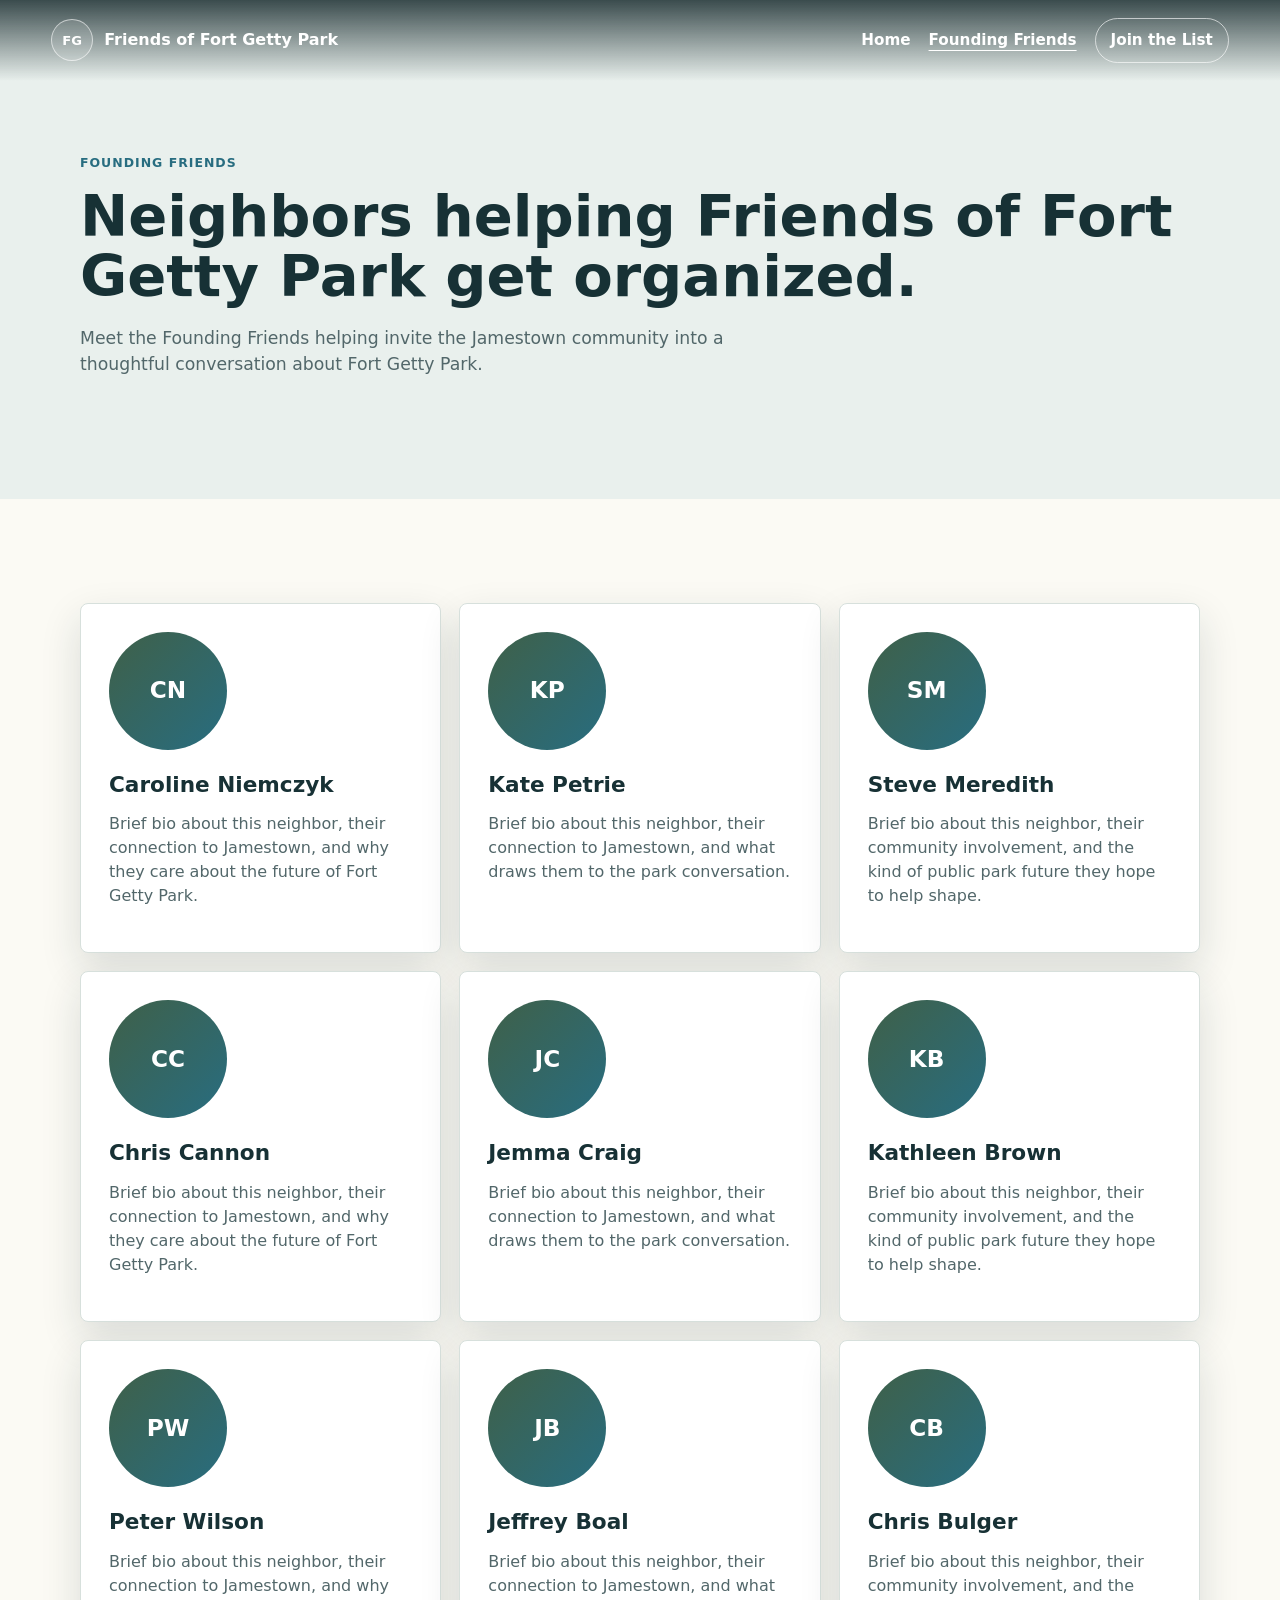
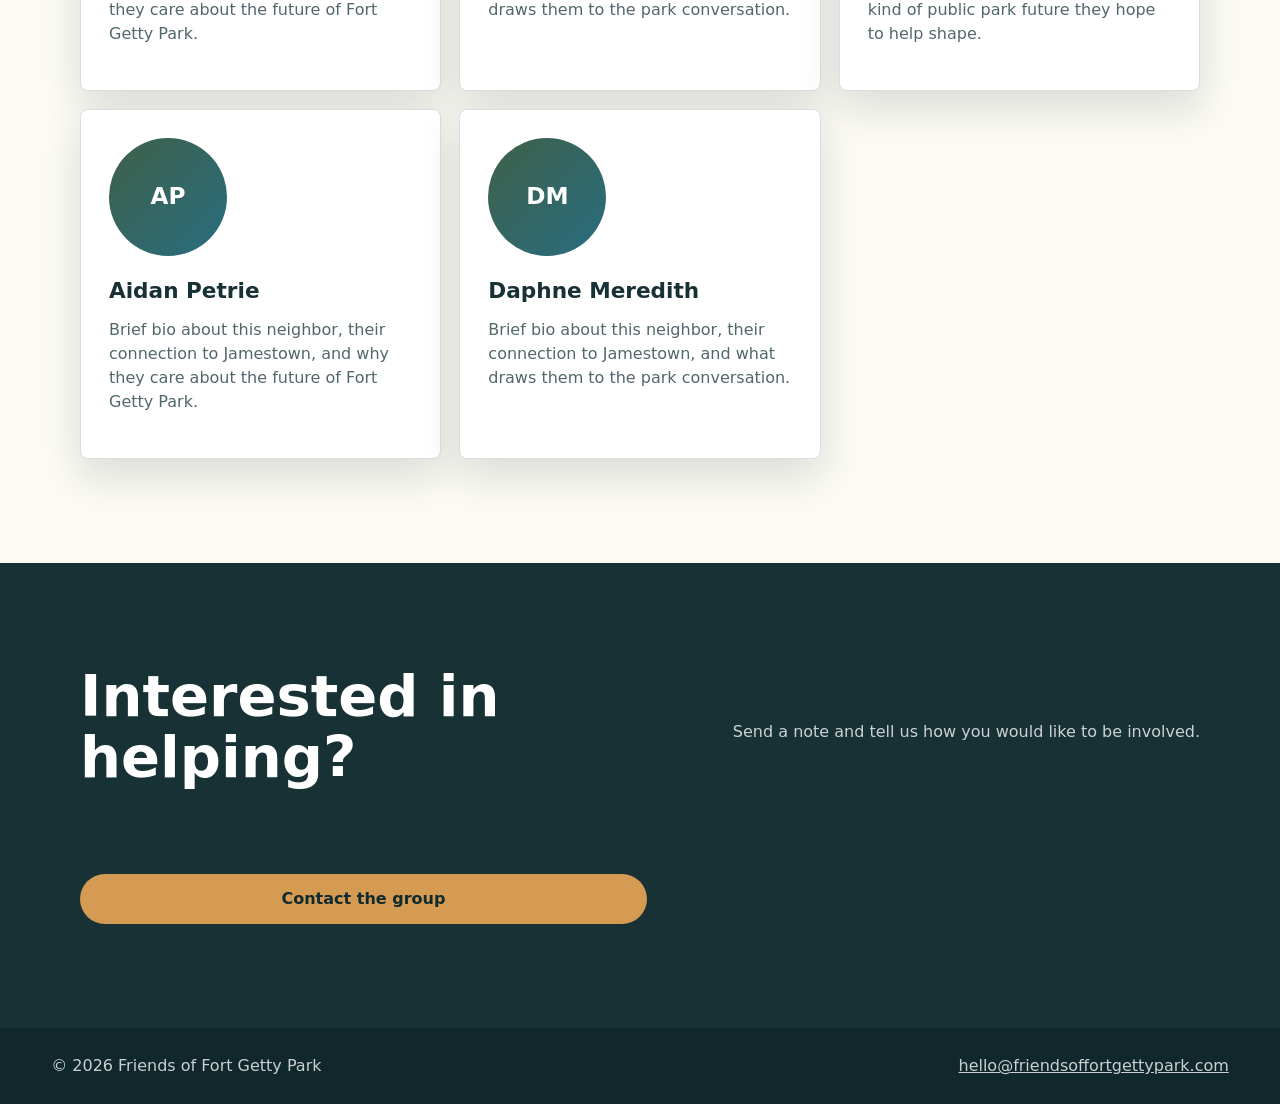
==== leadership.html @ a35c46c7 "Launch version 1 website" ====
<!doctype html>
<html lang="en">
  <head>
    <meta charset="utf-8">
    <meta name="viewport" content="width=device-width, initial-scale=1">
    <title>Founding Friends | Friends of Fort Getty Park</title>
    <meta name="description" content="Meet the Founding Friends helping organize Friends of Fort Getty Park.">
    <link rel="stylesheet" href="styles.css">
  </head>
  <body>
    <header class="site-header">
      <a class="brand" href="index.html" aria-label="Friends of Fort Getty Park home">
        <span class="brand-mark">FG</span>
        <span>Friends of Fort Getty Park</span>
      </a>
      <nav class="site-nav" aria-label="Primary navigation">
        <a href="index.html">Home</a>
        <a href="leadership.html" aria-current="page">Founding Friends</a>
        <a class="nav-action" href="index.html#signup">Join the List</a>
      </nav>
    </header>

    <main>
      <section class="page-hero">
        <div class="section-inner">
          <p class="eyebrow dark">Founding Friends</p>
          <h1>Neighbors helping Friends of Fort Getty Park get organized.</h1>
          <p class="body-copy">Meet the Founding Friends helping invite the Jamestown community into a thoughtful conversation about Fort Getty Park.</p>
        </div>
      </section>

      <section class="leaders-section" aria-label="Founding Friends">
        <div class="section-inner leader-grid">
          <article class="leader-card">
            <div class="headshot-placeholder">CN</div>
            <h2>Caroline Niemczyk</h2>
            <p>Brief bio about this neighbor, their connection to Jamestown, and why they care about the future of Fort Getty Park.</p>
          </article>
          <article class="leader-card">
            <div class="headshot-placeholder">KP</div>
            <h2>Kate Petrie</h2>
            <p>Brief bio about this neighbor, their connection to Jamestown, and what draws them to the park conversation.</p>
          </article>
          <article class="leader-card">
            <div class="headshot-placeholder">SM</div>
            <h2>Steve Meredith</h2>
            <p>Brief bio about this neighbor, their community involvement, and the kind of public park future they hope to help shape.</p>
          </article>
          <article class="leader-card">
            <div class="headshot-placeholder">CC</div>
            <h2>Chris Cannon</h2>
            <p>Brief bio about this neighbor, their connection to Jamestown, and why they care about the future of Fort Getty Park.</p>
          </article>
          <article class="leader-card">
            <div class="headshot-placeholder">JC</div>
            <h2>Jemma Craig</h2>
            <p>Brief bio about this neighbor, their connection to Jamestown, and what draws them to the park conversation.</p>
          </article>
          <article class="leader-card">
            <div class="headshot-placeholder">KB</div>
            <h2>Kathleen Brown</h2>
            <p>Brief bio about this neighbor, their community involvement, and the kind of public park future they hope to help shape.</p>
          </article>
          <article class="leader-card">
            <div class="headshot-placeholder">PW</div>
            <h2>Peter Wilson</h2>
            <p>Brief bio about this neighbor, their connection to Jamestown, and why they care about the future of Fort Getty Park.</p>
          </article>
          <article class="leader-card">
            <div class="headshot-placeholder">JB</div>
            <h2>Jeffrey Boal</h2>
            <p>Brief bio about this neighbor, their connection to Jamestown, and what draws them to the park conversation.</p>
          </article>
          <article class="leader-card">
            <div class="headshot-placeholder">CB</div>
            <h2>Chris Bulger</h2>
            <p>Brief bio about this neighbor, their community involvement, and the kind of public park future they hope to help shape.</p>
          </article>
          <article class="leader-card">
            <div class="headshot-placeholder">AP</div>
            <h2>Aidan Petrie</h2>
            <p>Brief bio about this neighbor, their connection to Jamestown, and why they care about the future of Fort Getty Park.</p>
          </article>
          <article class="leader-card">
            <div class="headshot-placeholder">DM</div>
            <h2>Daphne Meredith</h2>
            <p>Brief bio about this neighbor, their connection to Jamestown, and what draws them to the park conversation.</p>
          </article>
        </div>
      </section>

      <section class="contact-band">
        <div class="section-inner contact-layout">
          <h2>Interested in helping?</h2>
          <p>Send a note and tell us how you would like to be involved.</p>
          <a class="button primary" href="mailto:hello@friendsoffortgettypark.com">Contact the group</a>
        </div>
      </section>
    </main>

    <footer class="site-footer">
      <p>&copy; 2026 Friends of Fort Getty Park</p>
      <a href="mailto:hello@friendsoffortgettypark.com">hello@friendsoffortgettypark.com</a>
    </footer>
  </body>
</html>
---- styles.css ----
:root {
  --ink: #173135;
  --muted: #52676a;
  --line: #d7e0dc;
  --paper: #fbfaf4;
  --white: #ffffff;
  --sage: #7b927b;
  --moss: #3f6048;
  --water: #286d80;
  --sun: #d69b53;
  --shadow: 0 16px 40px rgba(20, 45, 48, 0.14);
}

* {
  box-sizing: border-box;
}

html {
  scroll-behavior: smooth;
}

body {
  margin: 0;
  font-family: Inter, ui-sans-serif, system-ui, -apple-system, BlinkMacSystemFont, "Segoe UI", sans-serif;
  color: var(--ink);
  background: var(--paper);
  line-height: 1.5;
}

a {
  color: inherit;
}

.site-header {
  position: fixed;
  z-index: 20;
  top: 0;
  left: 0;
  right: 0;
  display: flex;
  align-items: center;
  justify-content: space-between;
  gap: 24px;
  padding: 18px clamp(18px, 4vw, 56px);
  color: var(--white);
  background: linear-gradient(to bottom, rgba(9, 29, 32, 0.78), rgba(9, 29, 32, 0));
}

.brand,
.site-nav {
  display: flex;
  align-items: center;
}

.brand {
  gap: 11px;
  font-weight: 800;
  text-decoration: none;
}

.brand-mark {
  display: grid;
  place-items: center;
  width: 42px;
  height: 42px;
  border: 1px solid rgba(255, 255, 255, 0.58);
  border-radius: 50%;
  background: rgba(255, 255, 255, 0.12);
  font-size: 0.82rem;
}

.site-nav {
  gap: 18px;
  font-size: 0.95rem;
  font-weight: 700;
}

.site-nav a {
  text-decoration: none;
}

.site-nav a:hover,
.site-nav a[aria-current="page"] {
  text-decoration: underline;
  text-underline-offset: 5px;
}

.nav-action {
  padding: 10px 15px;
  border: 1px solid rgba(255, 255, 255, 0.62);
  border-radius: 999px;
}

.hero {
  position: relative;
  min-height: 92vh;
  display: grid;
  align-items: center;
  overflow: hidden;
  color: var(--white);
}

.comparison-hero,
.comparison-image,
.comparison-before {
  position: absolute;
  inset: 0;
}

.comparison-hero {
  --split: 82%;
  background: #203b40;
}

.comparison-image {
  width: 100%;
  height: 100%;
  object-fit: contain;
}

.future-image {
  filter: brightness(1.28) saturate(1.16) contrast(1.02);
}

.current-image {
  filter: brightness(1.12) saturate(1.05);
}

.comparison-before {
  width: var(--split);
  overflow: hidden;
}

.comparison-before .comparison-image {
  width: calc(100vw);
  max-width: none;
}

.comparison-divider {
  position: absolute;
  z-index: 7;
  top: 0;
  bottom: 0;
  left: var(--split);
  width: 3px;
  transform: translateX(-50%);
  background: rgba(255, 255, 255, 0.86);
  box-shadow: 0 0 0 1px rgba(16, 39, 43, 0.18);
}

.comparison-divider::after {
  content: "";
  position: absolute;
  top: 50%;
  left: 50%;
  width: 54px;
  height: 54px;
  transform: translate(-50%, -50%);
  border: 2px solid rgba(255, 255, 255, 0.88);
  border-radius: 50%;
  background:
    linear-gradient(45deg, transparent 48%, #14343a 48%, #14343a 55%, transparent 55%) 14px 18px / 12px 12px no-repeat,
    linear-gradient(225deg, transparent 48%, #14343a 48%, #14343a 55%, transparent 55%) 28px 18px / 12px 12px no-repeat,
    rgba(240, 199, 130, 0.94);
  box-shadow: var(--shadow);
}

.comparison-range {
  position: absolute;
  z-index: 8;
  inset: 0;
  width: 100%;
  height: 100%;
  margin: 0;
  opacity: 0;
  cursor: ew-resize;
}

.comparison-label {
  position: absolute;
  z-index: 7;
  top: 126px;
  left: var(--split);
  padding: 9px 13px;
  border: 1px solid rgba(255, 255, 255, 0.66);
  border-radius: 999px;
  color: var(--white);
  background: rgba(8, 28, 32, 0.62);
  font-size: 0.78rem;
  font-weight: 850;
  text-transform: uppercase;
  letter-spacing: 0.08em;
  backdrop-filter: blur(8px);
  pointer-events: none;
  white-space: nowrap;
}

.comparison-label.current {
  transform: translateX(calc(-100% - 16px));
}

.comparison-label.future {
  transform: translateX(16px);
}

.hero-shade {
  position: absolute;
  inset: 0;
  z-index: 5;
  pointer-events: none;
  background:
    linear-gradient(90deg, rgba(6, 30, 34, 0.3) 0%, rgba(6, 30, 34, 0.12) 42%, rgba(6, 30, 34, 0) 100%),
    linear-gradient(0deg, rgba(6, 30, 34, 0.24) 0%, rgba(6, 30, 34, 0.02) 58%, rgba(6, 30, 34, 0.08) 100%);
}

.hero-content {
  position: relative;
  z-index: 9;
  width: min(720px, calc(100% - 36px));
  margin: clamp(6px, 3vw, 48px) 0 0 clamp(18px, 7vw, 90px);
  pointer-events: none;
  text-shadow: 0 2px 18px rgba(4, 20, 23, 0.48);
}

.hero-content a {
  pointer-events: auto;
}

.eyebrow {
  margin: 0 0 14px;
  font-size: 0.78rem;
  font-weight: 850;
  letter-spacing: 0.08em;
  text-transform: uppercase;
  color: #f0c782;
}

.eyebrow.dark {
  color: var(--water);
}

h1,
h2,
h3,
p {
  overflow-wrap: anywhere;
}

h1,
h2,
h3 {
  margin: 0;
  line-height: 1.05;
}

.hero h1 {
  max-width: 600px;
  font-size: clamp(2.25rem, 4.9vw, 4.35rem);
}

.hero-copy {
  max-width: 620px;
  margin: 18px 0 0;
  font-size: clamp(1rem, 1.55vw, 1.18rem);
  color: rgba(255, 255, 255, 0.9);
}

.hero-actions {
  display: flex;
  flex-wrap: wrap;
  gap: 14px;
  margin-top: 30px;
}

.button {
  display: inline-flex;
  align-items: center;
  justify-content: center;
  min-height: 48px;
  padding: 13px 19px;
  border: 0;
  border-radius: 999px;
  font: inherit;
  font-weight: 800;
  text-decoration: none;
  cursor: pointer;
}

.button.primary {
  color: #102a2e;
  background: var(--sun);
}

.button.secondary {
  color: var(--white);
  background: rgba(255, 255, 255, 0.16);
  border: 1px solid rgba(255, 255, 255, 0.5);
}

.section-inner {
  width: min(1120px, calc(100% - 36px));
  margin: 0 auto;
}

.intro-section,
.leaders-section,
.signup-section,
.focus-section,
.page-hero,
.contact-band {
  padding: clamp(58px, 9vw, 104px) 0;
}

.two-column,
.signup-layout,
.contact-layout {
  display: grid;
  grid-template-columns: minmax(0, 0.9fr) minmax(0, 1.1fr);
  gap: clamp(28px, 7vw, 86px);
  align-items: start;
}

.intro-section h2,
.signup-section h2,
.page-hero h1,
.contact-band h2 {
  font-size: clamp(2rem, 4.5vw, 4.3rem);
}

.body-copy {
  color: var(--muted);
  font-size: 1.08rem;
}

.focus-section {
  background: #eef3ee;
}

.focus-grid,
.leader-grid {
  display: grid;
  grid-template-columns: repeat(3, minmax(0, 1fr));
  gap: 18px;
}

.focus-grid article,
.leader-card,
.signup-form {
  border: 1px solid var(--line);
  border-radius: 8px;
  background: var(--white);
  box-shadow: var(--shadow);
}

.focus-grid article {
  min-height: 220px;
  padding: 28px;
}

.focus-grid h3,
.leader-card h2 {
  font-size: 1.35rem;
}

.focus-grid p,
.leader-card p,
.form-note {
  color: var(--muted);
}

.signup-section {
  background: var(--paper);
}

.signup-form {
  display: grid;
  gap: 18px;
  padding: clamp(22px, 4vw, 34px);
}

.signup-form label {
  display: grid;
  gap: 8px;
  font-weight: 750;
}

.signup-form em {
  color: var(--muted);
  font-style: normal;
  font-weight: 500;
}

.signup-form input,
.signup-form textarea {
  width: 100%;
  border: 1px solid #bac9c5;
  border-radius: 8px;
  padding: 13px 14px;
  font: inherit;
  color: var(--ink);
  background: #fbfdfb;
}

.signup-form textarea {
  resize: vertical;
}

.checkbox-field {
  grid-template-columns: 22px 1fr;
  align-items: center;
  gap: 10px;
}

.signup-form .checkbox-field input {
  width: 18px;
  height: 18px;
  margin: 0;
  accent-color: var(--water);
}

.example-note,
.form-note {
  margin: 0;
  font-size: 0.93rem;
}

.example-note {
  margin-top: -12px;
  color: var(--water);
  font-weight: 700;
}

.page-hero {
  padding-top: 154px;
  background: #e9f0ed;
}

.page-hero .body-copy {
  max-width: 720px;
  margin-top: 18px;
}

.leader-card {
  padding: 28px;
}

.headshot-placeholder {
  display: grid;
  place-items: center;
  width: 118px;
  height: 118px;
  margin-bottom: 24px;
  border-radius: 50%;
  color: var(--white);
  background: linear-gradient(135deg, var(--moss), var(--water));
  font-size: 1.45rem;
  font-weight: 850;
}

.leader-card img {
  width: 118px;
  height: 118px;
  margin-bottom: 24px;
  border-radius: 50%;
  object-fit: cover;
}

.contact-band {
  background: var(--ink);
  color: var(--white);
}

.contact-layout {
  grid-template-columns: 1fr auto;
  align-items: center;
}

.contact-layout p {
  margin: 8px 0 0;
  color: rgba(255, 255, 255, 0.78);
}

.site-footer {
  display: flex;
  justify-content: space-between;
  gap: 20px;
  padding: 26px clamp(18px, 4vw, 56px);
  color: rgba(255, 255, 255, 0.78);
  background: #10272b;
}

.site-footer p {
  margin: 0;
}

@media (max-width: 820px) {
  .site-header {
    position: absolute;
    align-items: flex-start;
    flex-direction: column;
    gap: 14px;
  }

  .site-nav {
    width: 100%;
    justify-content: space-between;
    gap: 10px;
    font-size: 0.86rem;
  }

  .nav-action {
    padding: 8px 10px;
  }

  .hero {
    min-height: 760px;
  }

  .comparison-image {
    object-position: center;
  }

  .comparison-label {
    top: 148px;
    font-size: 0.68rem;
  }

  .hero-content {
    margin: 96px auto 0;
  }

  .hero h1 {
    font-size: clamp(2.25rem, 10vw, 3.35rem);
  }

  .two-column,
  .signup-layout,
  .contact-layout,
  .focus-grid,
  .leader-grid {
    grid-template-columns: 1fr;
  }

  .contact-layout {
    justify-items: start;
  }

  .site-footer {
    flex-direction: column;
  }
}

@media (max-width: 520px) {
  .brand {
    align-items: flex-start;
  }

  .brand span:last-child {
    max-width: 220px;
  }

  .site-nav {
    flex-wrap: wrap;
    justify-content: flex-start;
  }

  .button {
    width: 100%;
  }

  .comparison-label {
    top: 184px;
    max-width: 136px;
    overflow: hidden;
    text-overflow: ellipsis;
  }
}
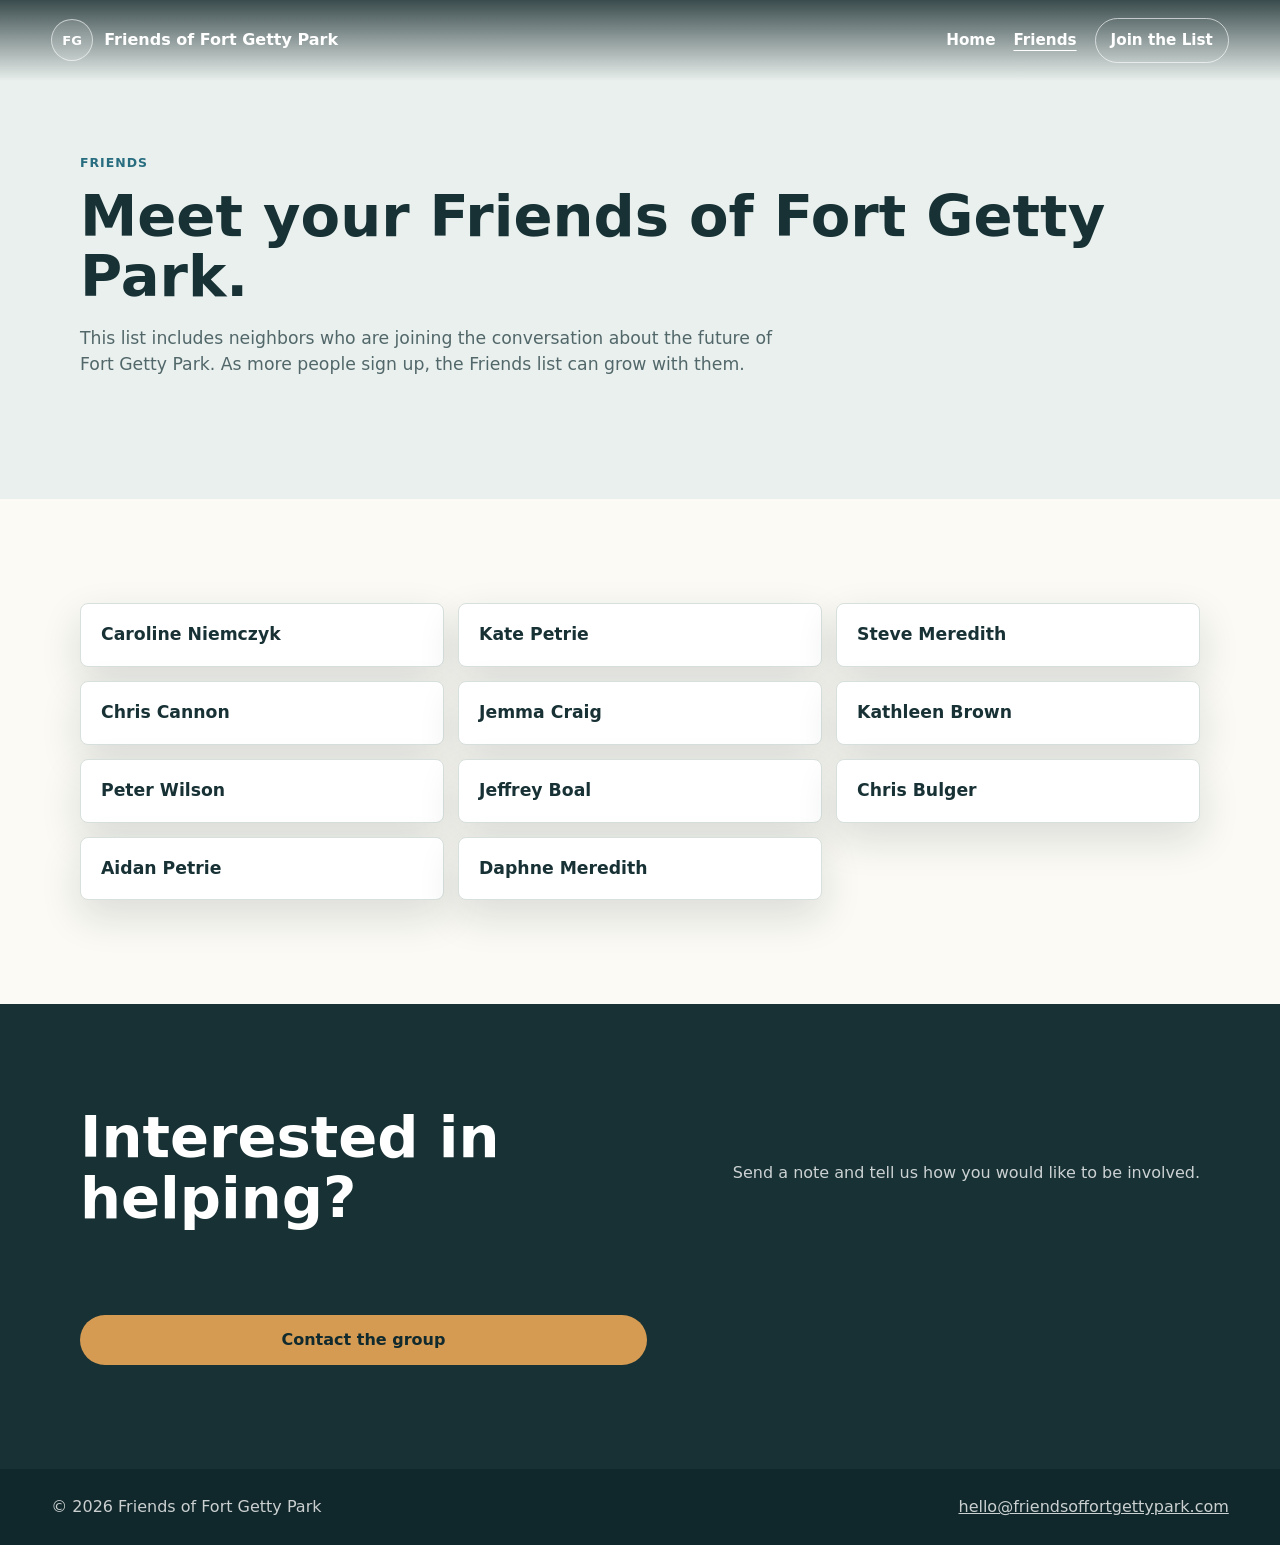
==== commit e784b2c4: "Update Friends page and signup form" ====
--- a/leadership.html
+++ b/leadership.html
@@ -3,8 +3,8 @@
   <head>
     <meta charset="utf-8">
     <meta name="viewport" content="width=device-width, initial-scale=1">
-    <title>Founding Friends | Friends of Fort Getty Park</title>
-    <meta name="description" content="Meet the Founding Friends helping organize Friends of Fort Getty Park.">
+    <title>Friends | Friends of Fort Getty Park</title>
+    <meta name="description" content="Meet the neighbors joining the Friends of Fort Getty Park conversation.">
     <link rel="stylesheet" href="styles.css">
   </head>
   <body>
@@ -15,7 +15,7 @@
       </a>
       <nav class="site-nav" aria-label="Primary navigation">
         <a href="index.html">Home</a>
-        <a href="leadership.html" aria-current="page">Founding Friends</a>
+        <a href="leadership.html" aria-current="page">Friends</a>
         <a class="nav-action" href="index.html#signup">Join the List</a>
       </nav>
     </header>
@@ -23,70 +23,26 @@
     <main>
       <section class="page-hero">
         <div class="section-inner">
-          <p class="eyebrow dark">Founding Friends</p>
-          <h1>Neighbors helping Friends of Fort Getty Park get organized.</h1>
-          <p class="body-copy">Meet the Founding Friends helping invite the Jamestown community into a thoughtful conversation about Fort Getty Park.</p>
+          <p class="eyebrow dark">Friends</p>
+          <h1>Meet your Friends of Fort Getty Park.</h1>
+          <p class="body-copy">This list includes neighbors who are joining the conversation about the future of Fort Getty Park. As more people sign up, the Friends list can grow with them.</p>
         </div>
       </section>
 
-      <section class="leaders-section" aria-label="Founding Friends">
-        <div class="section-inner leader-grid">
-          <article class="leader-card">
-            <div class="headshot-placeholder">CN</div>
-            <h2>Caroline Niemczyk</h2>
-            <p>Brief bio about this neighbor, their connection to Jamestown, and why they care about the future of Fort Getty Park.</p>
-          </article>
-          <article class="leader-card">
-            <div class="headshot-placeholder">KP</div>
-            <h2>Kate Petrie</h2>
-            <p>Brief bio about this neighbor, their connection to Jamestown, and what draws them to the park conversation.</p>
-          </article>
-          <article class="leader-card">
-            <div class="headshot-placeholder">SM</div>
-            <h2>Steve Meredith</h2>
-            <p>Brief bio about this neighbor, their community involvement, and the kind of public park future they hope to help shape.</p>
-          </article>
-          <article class="leader-card">
-            <div class="headshot-placeholder">CC</div>
-            <h2>Chris Cannon</h2>
-            <p>Brief bio about this neighbor, their connection to Jamestown, and why they care about the future of Fort Getty Park.</p>
-          </article>
-          <article class="leader-card">
-            <div class="headshot-placeholder">JC</div>
-            <h2>Jemma Craig</h2>
-            <p>Brief bio about this neighbor, their connection to Jamestown, and what draws them to the park conversation.</p>
-          </article>
-          <article class="leader-card">
-            <div class="headshot-placeholder">KB</div>
-            <h2>Kathleen Brown</h2>
-            <p>Brief bio about this neighbor, their community involvement, and the kind of public park future they hope to help shape.</p>
-          </article>
-          <article class="leader-card">
-            <div class="headshot-placeholder">PW</div>
-            <h2>Peter Wilson</h2>
-            <p>Brief bio about this neighbor, their connection to Jamestown, and why they care about the future of Fort Getty Park.</p>
-          </article>
-          <article class="leader-card">
-            <div class="headshot-placeholder">JB</div>
-            <h2>Jeffrey Boal</h2>
-            <p>Brief bio about this neighbor, their connection to Jamestown, and what draws them to the park conversation.</p>
-          </article>
-          <article class="leader-card">
-            <div class="headshot-placeholder">CB</div>
-            <h2>Chris Bulger</h2>
-            <p>Brief bio about this neighbor, their community involvement, and the kind of public park future they hope to help shape.</p>
-          </article>
-          <article class="leader-card">
-            <div class="headshot-placeholder">AP</div>
-            <h2>Aidan Petrie</h2>
-            <p>Brief bio about this neighbor, their connection to Jamestown, and why they care about the future of Fort Getty Park.</p>
-          </article>
-          <article class="leader-card">
-            <div class="headshot-placeholder">DM</div>
-            <h2>Daphne Meredith</h2>
-            <p>Brief bio about this neighbor, their connection to Jamestown, and what draws them to the park conversation.</p>
-          </article>
-        </div>
+      <section class="leaders-section" aria-label="Friends">
+        <ul class="section-inner friend-list">
+          <li>Caroline Niemczyk</li>
+          <li>Kate Petrie</li>
+          <li>Steve Meredith</li>
+          <li>Chris Cannon</li>
+          <li>Jemma Craig</li>
+          <li>Kathleen Brown</li>
+          <li>Peter Wilson</li>
+          <li>Jeffrey Boal</li>
+          <li>Chris Bulger</li>
+          <li>Aidan Petrie</li>
+          <li>Daphne Meredith</li>
+        </ul>
       </section>
 
       <section class="contact-band">
--- a/styles.css
+++ b/styles.css
@@ -108,7 +108,7 @@
 }
 
 .comparison-hero {
-  --split: 82%;
+  --split: 50%;
   background: #203b40;
 }
 
@@ -343,8 +343,17 @@
   gap: 18px;
 }
 
+.friend-list {
+  display: grid;
+  grid-template-columns: repeat(3, minmax(0, 1fr));
+  gap: 14px;
+  padding-left: 0;
+  list-style: none;
+}
+
 .focus-grid article,
 .leader-card,
+.friend-list li,
 .signup-form {
   border: 1px solid var(--line);
   border-radius: 8px;
@@ -364,7 +373,8 @@
 
 .focus-grid p,
 .leader-card p,
-.form-note {
+.form-note,
+.form-status {
   color: var(--muted);
 }
 
@@ -419,9 +429,19 @@
 }
 
 .example-note,
-.form-note {
+.form-note,
+.form-status {
   margin: 0;
   font-size: 0.93rem;
+}
+
+.form-status:empty {
+  display: none;
+}
+
+.form-status {
+  color: var(--moss);
+  font-weight: 750;
 }
 
 .example-note {
@@ -442,6 +462,13 @@
 
 .leader-card {
   padding: 28px;
+}
+
+.friend-list li {
+  padding: 18px 20px;
+  color: var(--ink);
+  font-size: 1.08rem;
+  font-weight: 800;
 }
 
 .headshot-placeholder {
@@ -537,7 +564,8 @@
   .signup-layout,
   .contact-layout,
   .focus-grid,
-  .leader-grid {
+  .leader-grid,
+  .friend-list {
     grid-template-columns: 1fr;
   }
 
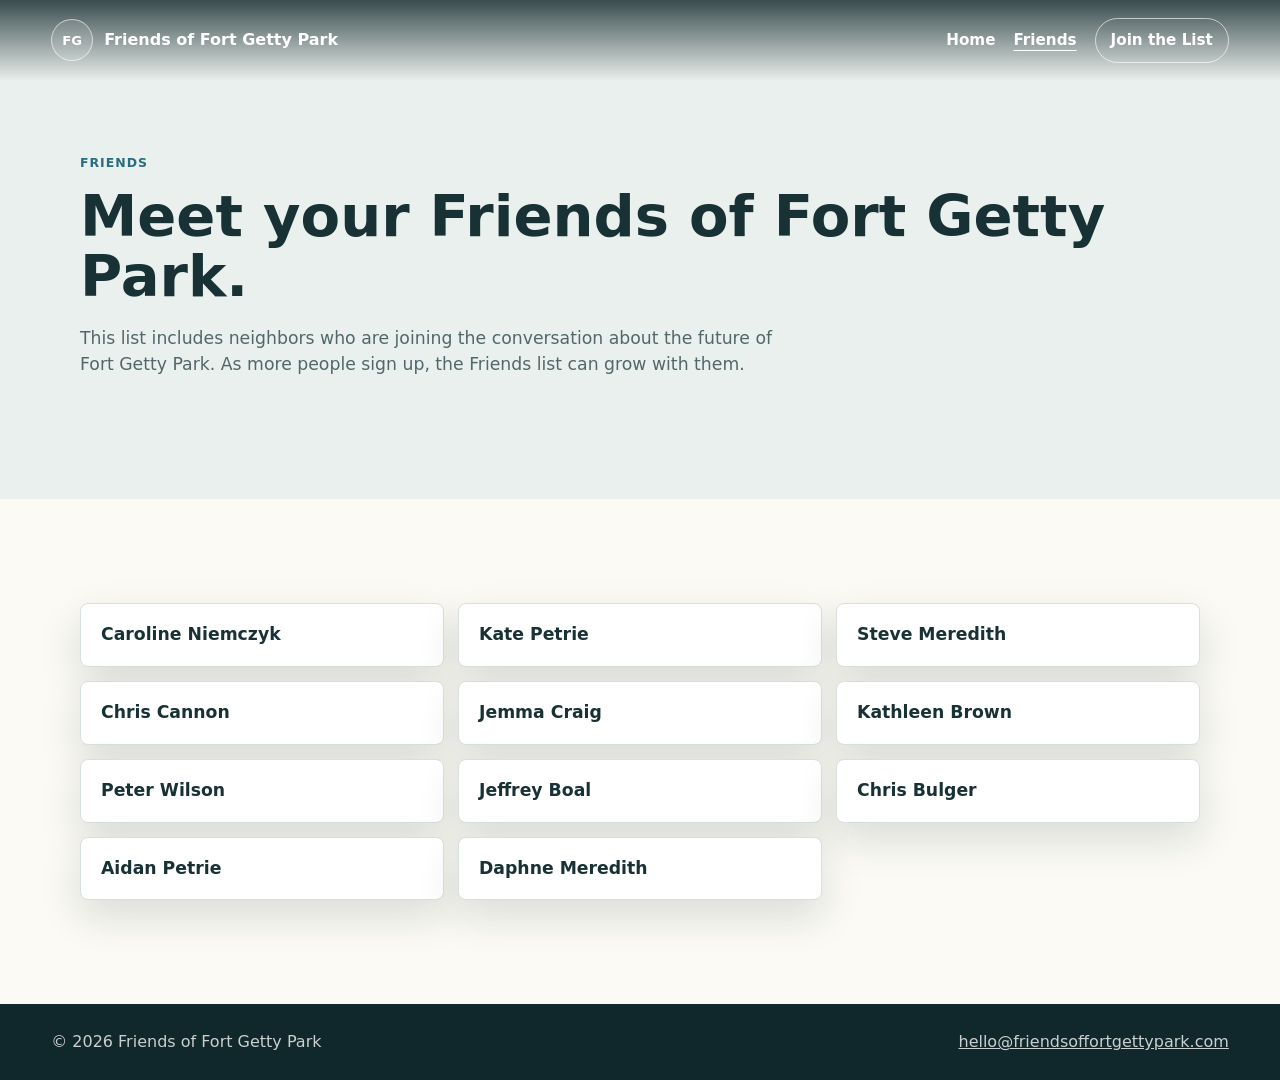
==== commit a65816ca: "Add public name permission to signup form" ====
--- a/leadership.html
+++ b/leadership.html
@@ -44,14 +44,6 @@
           <li>Daphne Meredith</li>
         </ul>
       </section>
-
-      <section class="contact-band">
-        <div class="section-inner contact-layout">
-          <h2>Interested in helping?</h2>
-          <p>Send a note and tell us how you would like to be involved.</p>
-          <a class="button primary" href="mailto:hello@friendsoffortgettypark.com">Contact the group</a>
-        </div>
-      </section>
     </main>
 
     <footer class="site-footer">
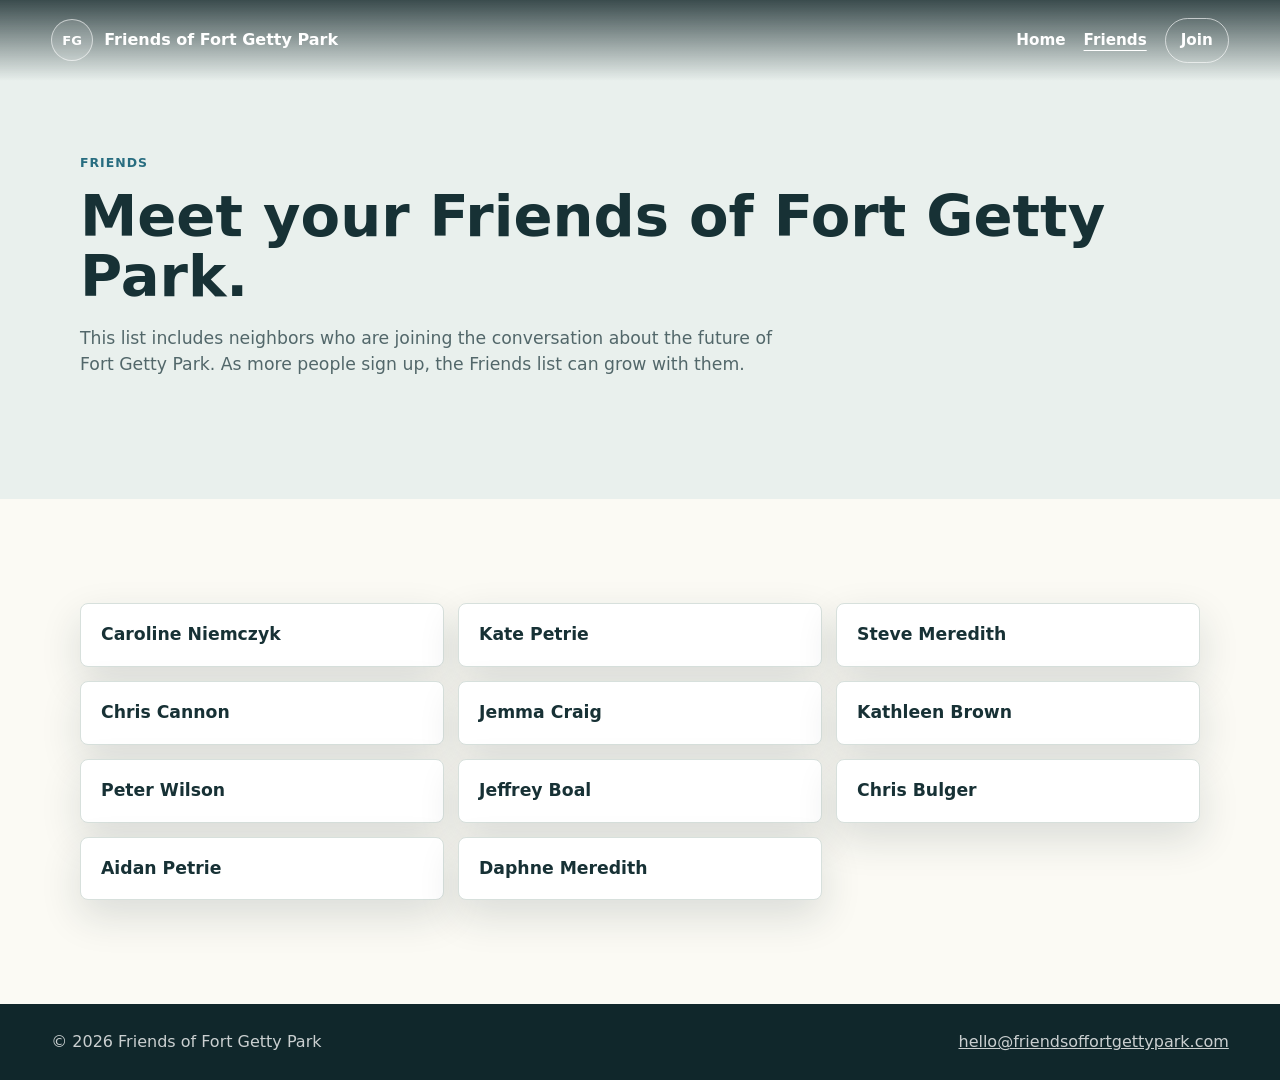
==== commit f15dd020: "Update homepage copy and hero actions" ====
--- a/leadership.html
+++ b/leadership.html
@@ -16,7 +16,7 @@
       <nav class="site-nav" aria-label="Primary navigation">
         <a href="index.html">Home</a>
         <a href="leadership.html" aria-current="page">Friends</a>
-        <a class="nav-action" href="index.html#signup">Join the List</a>
+        <a class="nav-action" href="index.html#signup">Join</a>
       </nav>
     </header>
 
--- a/styles.css
+++ b/styles.css
@@ -226,6 +226,13 @@
   pointer-events: auto;
 }
 
+.hero-press-action {
+  position: absolute;
+  z-index: 9;
+  right: clamp(22px, 7vw, 94px);
+  bottom: clamp(72px, 12vh, 136px);
+}
+
 .eyebrow {
   margin: 0 0 14px;
   font-size: 0.78rem;
@@ -305,6 +312,7 @@
 .intro-section,
 .leaders-section,
 .signup-section,
+.press-section,
 .focus-section,
 .page-hero,
 .contact-band {
@@ -322,6 +330,7 @@
 
 .intro-section h2,
 .signup-section h2,
+.press-section h2,
 .page-hero h1,
 .contact-band h2 {
   font-size: clamp(2rem, 4.5vw, 4.3rem);
@@ -380,6 +389,10 @@
 
 .signup-section {
   background: var(--paper);
+}
+
+.press-section {
+  background: #eef3ee;
 }
 
 .signup-form {
@@ -556,6 +569,15 @@
     margin: 96px auto 0;
   }
 
+  .hero-press-action {
+    position: relative;
+    right: auto;
+    bottom: auto;
+    z-index: 9;
+    width: min(720px, calc(100% - 36px));
+    margin: 18px auto 0;
+  }
+
   .hero h1 {
     font-size: clamp(2.25rem, 10vw, 3.35rem);
   }
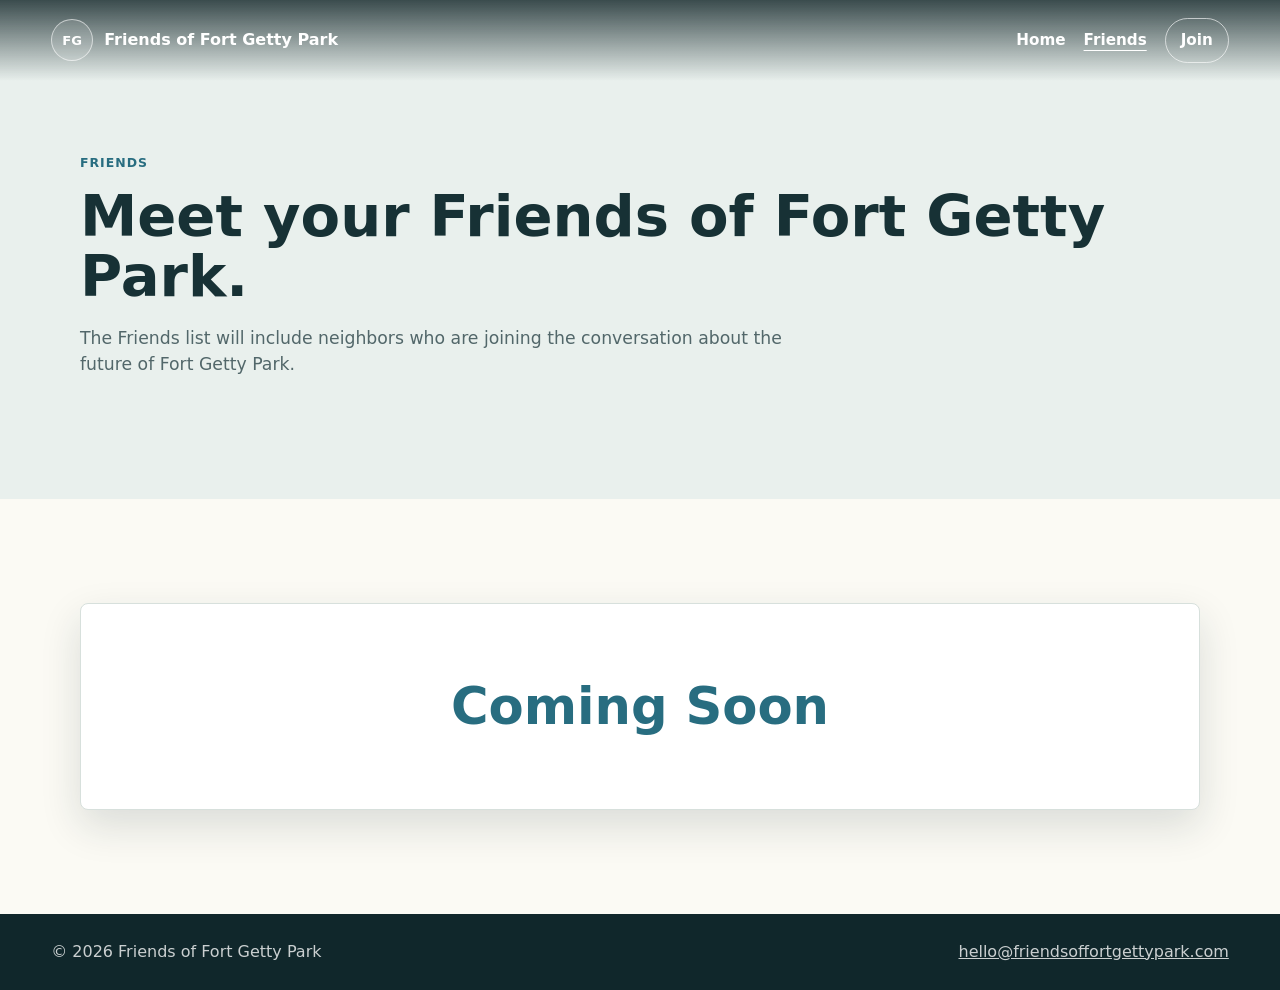
==== commit 0b3d9100: "Refine mobile hero and Friends page" ====
--- a/leadership.html
+++ b/leadership.html
@@ -25,24 +25,14 @@
         <div class="section-inner">
           <p class="eyebrow dark">Friends</p>
           <h1>Meet your Friends of Fort Getty Park.</h1>
-          <p class="body-copy">This list includes neighbors who are joining the conversation about the future of Fort Getty Park. As more people sign up, the Friends list can grow with them.</p>
+          <p class="body-copy">The Friends list will include neighbors who are joining the conversation about the future of Fort Getty Park.</p>
         </div>
       </section>
 
       <section class="leaders-section" aria-label="Friends">
-        <ul class="section-inner friend-list">
-          <li>Caroline Niemczyk</li>
-          <li>Kate Petrie</li>
-          <li>Steve Meredith</li>
-          <li>Chris Cannon</li>
-          <li>Jemma Craig</li>
-          <li>Kathleen Brown</li>
-          <li>Peter Wilson</li>
-          <li>Jeffrey Boal</li>
-          <li>Chris Bulger</li>
-          <li>Aidan Petrie</li>
-          <li>Daphne Meredith</li>
-        </ul>
+        <div class="section-inner coming-soon">
+          <p>Coming Soon</p>
+        </div>
       </section>
     </main>
 
--- a/styles.css
+++ b/styles.css
@@ -127,8 +127,10 @@
 }
 
 .comparison-before {
+  z-index: 2;
   width: var(--split);
   overflow: hidden;
+  background: #203b40;
 }
 
 .comparison-before .comparison-image {
@@ -203,6 +205,27 @@
   transform: translateX(16px);
 }
 
+.future-note {
+  position: absolute;
+  z-index: 1;
+  top: clamp(180px, 24vh, 260px);
+  right: clamp(22px, 6vw, 82px);
+  width: min(330px, 32vw);
+  margin: 0;
+  padding: 14px 16px;
+  border: 1px solid rgba(255, 255, 255, 0.58);
+  border-radius: 8px;
+  color: rgba(255, 255, 255, 0.94);
+  background: rgba(8, 28, 32, 0.56);
+  box-shadow: 0 14px 34px rgba(9, 29, 32, 0.18);
+  font-size: clamp(0.82rem, 1.05vw, 0.98rem);
+  font-weight: 750;
+  line-height: 1.35;
+  pointer-events: none;
+  text-shadow: 0 1px 10px rgba(4, 20, 23, 0.36);
+  backdrop-filter: blur(8px);
+}
+
 .hero-shade {
   position: absolute;
   inset: 0;
@@ -336,9 +359,49 @@
   font-size: clamp(2rem, 4.5vw, 4.3rem);
 }
 
+.intro-section h2 {
+  max-width: 560px;
+  font-size: clamp(1.55rem, 2.35vw, 2.25rem);
+  line-height: 1.22;
+}
+
+.headline-emphasis {
+  font-weight: 900;
+}
+
+.headline-emphasis.public {
+  color: var(--water);
+}
+
+.headline-emphasis.private {
+  color: var(--moss);
+}
+
+.headline-line {
+  display: block;
+  margin-top: 10px;
+}
+
 .body-copy {
   color: var(--muted);
   font-size: 1.08rem;
+}
+
+.intro-section .body-copy {
+  color: #41585c;
+  max-width: 620px;
+  padding-top: 42px;
+  font-size: clamp(1.02rem, 1.18vw, 1.12rem);
+  font-weight: 500;
+  line-height: 1.62;
+}
+
+.intro-section .body-copy p {
+  margin: 0;
+}
+
+.intro-section .body-copy p + p {
+  margin-top: 18px;
 }
 
 .focus-section {
@@ -482,6 +545,22 @@
   color: var(--ink);
   font-size: 1.08rem;
   font-weight: 800;
+}
+
+.coming-soon {
+  padding: clamp(34px, 7vw, 64px);
+  border: 1px solid var(--line);
+  border-radius: 8px;
+  background: var(--white);
+  box-shadow: var(--shadow);
+  text-align: center;
+}
+
+.coming-soon p {
+  margin: 0;
+  color: var(--water);
+  font-size: clamp(1.8rem, 4vw, 3.2rem);
+  font-weight: 900;
 }
 
 .headshot-placeholder {
@@ -536,14 +615,16 @@
 @media (max-width: 820px) {
   .site-header {
     position: absolute;
-    align-items: flex-start;
-    flex-direction: column;
-    gap: 14px;
+    justify-content: flex-end;
+    padding-top: 14px;
+  }
+
+  .brand {
+    display: none;
   }
 
   .site-nav {
-    width: 100%;
-    justify-content: space-between;
+    justify-content: flex-end;
     gap: 10px;
     font-size: 0.86rem;
   }
@@ -561,21 +642,61 @@
   }
 
   .comparison-label {
-    top: 148px;
+    top: 224px;
     font-size: 0.68rem;
   }
 
+  .comparison-divider {
+    z-index: 6;
+    top: 204px;
+    bottom: 184px;
+  }
+
+  .future-note {
+    display: none;
+  }
+
   .hero-content {
-    margin: 96px auto 0;
+    display: grid;
+    align-content: start;
+    min-height: calc(760px - 192px);
+    margin: 34px auto 0;
+  }
+
+  .hero-copy {
+    position: absolute;
+    left: 0;
+    right: 0;
+    bottom: 164px;
+    max-width: none;
+    margin: 0;
+    font-size: 0.98rem;
+  }
+
+  .hero-actions {
+    position: absolute;
+    z-index: 20;
+    left: 0;
+    right: 0;
+    bottom: 0;
+    display: grid;
+    grid-template-columns: 1fr;
+    gap: 10px;
+    margin-top: 0;
+  }
+
+  .hero-actions .button {
+    min-height: 42px;
+    padding: 10px 14px;
+    font-size: 0.92rem;
   }
 
   .hero-press-action {
-    position: relative;
+    position: static;
     right: auto;
     bottom: auto;
-    z-index: 9;
-    width: min(720px, calc(100% - 36px));
-    margin: 18px auto 0;
+    width: 100%;
+    margin: 0;
   }
 
   .hero h1 {
@@ -601,17 +722,9 @@
 }
 
 @media (max-width: 520px) {
-  .brand {
-    align-items: flex-start;
-  }
-
-  .brand span:last-child {
-    max-width: 220px;
-  }
-
   .site-nav {
-    flex-wrap: wrap;
-    justify-content: flex-start;
+    flex-wrap: nowrap;
+    justify-content: flex-end;
   }
 
   .button {
@@ -619,9 +732,23 @@
   }
 
   .comparison-label {
-    top: 184px;
+    top: 232px;
     max-width: 136px;
     overflow: hidden;
     text-overflow: ellipsis;
   }
-}
+
+  .comparison-label.future {
+    color: transparent;
+  }
+
+  .comparison-label.future::before {
+    content: attr(data-mobile-label);
+    color: var(--white);
+  }
+
+  .hero-actions .button {
+    min-height: 40px;
+    font-size: 0.86rem;
+  }
+}
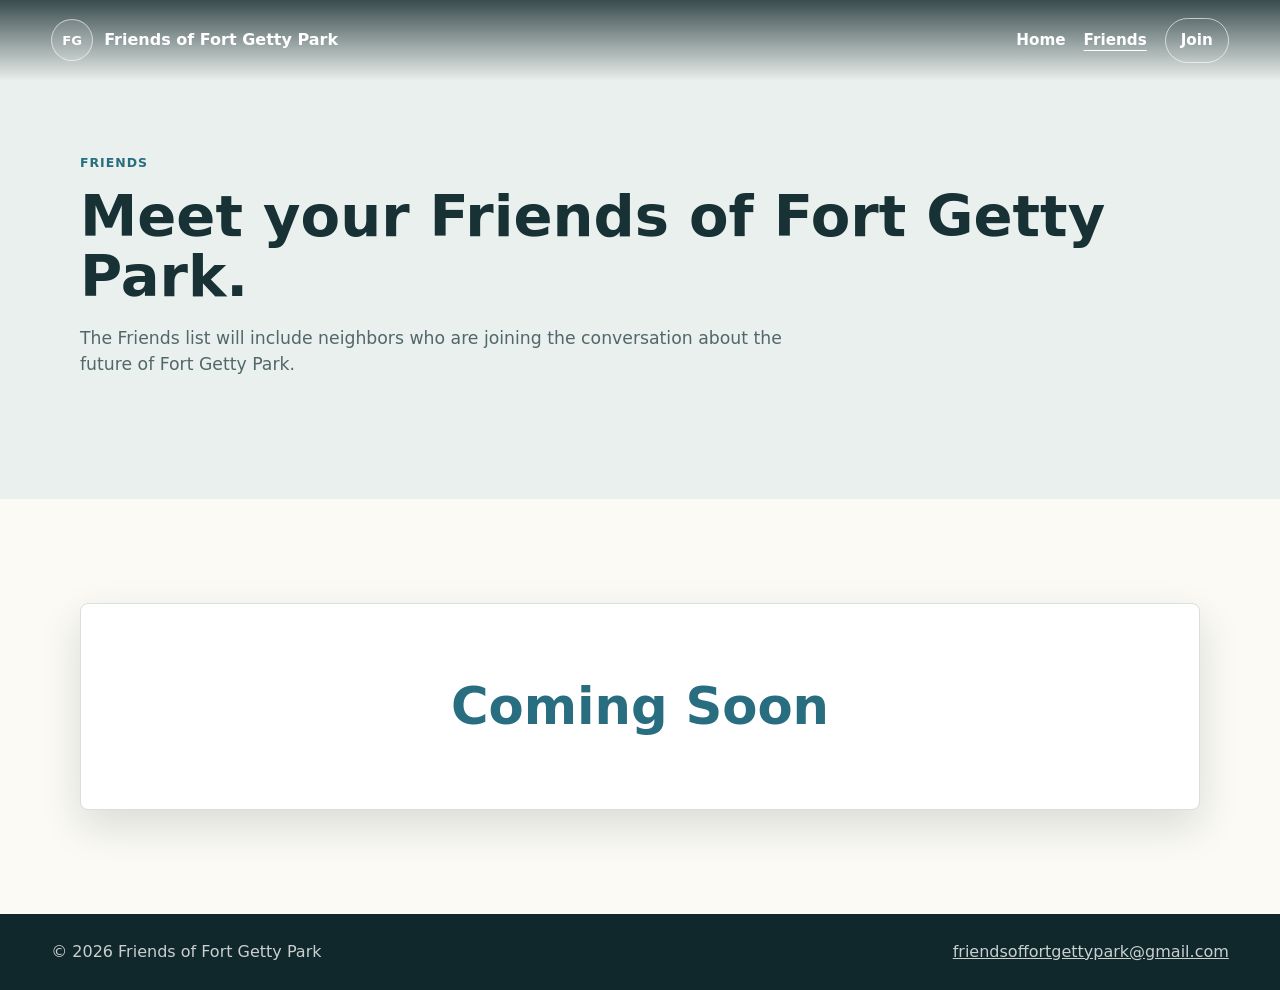
==== commit ac175d79: "Update contact email address" ====
--- a/leadership.html
+++ b/leadership.html
@@ -38,7 +38,7 @@
 
     <footer class="site-footer">
       <p>&copy; 2026 Friends of Fort Getty Park</p>
-      <a href="mailto:hello@friendsoffortgettypark.com">hello@friendsoffortgettypark.com</a>
+      <a href="mailto:friendsoffortgettypark@gmail.com">friendsoffortgettypark@gmail.com</a>
     </footer>
   </body>
 </html>
--- a/styles.css
+++ b/styles.css
@@ -520,6 +520,12 @@
   font-weight: 750;
 }
 
+.privacy-note {
+  padding-top: 2px;
+  color: #41585c;
+  line-height: 1.45;
+}
+
 .example-note {
   margin-top: -12px;
   color: var(--water);
